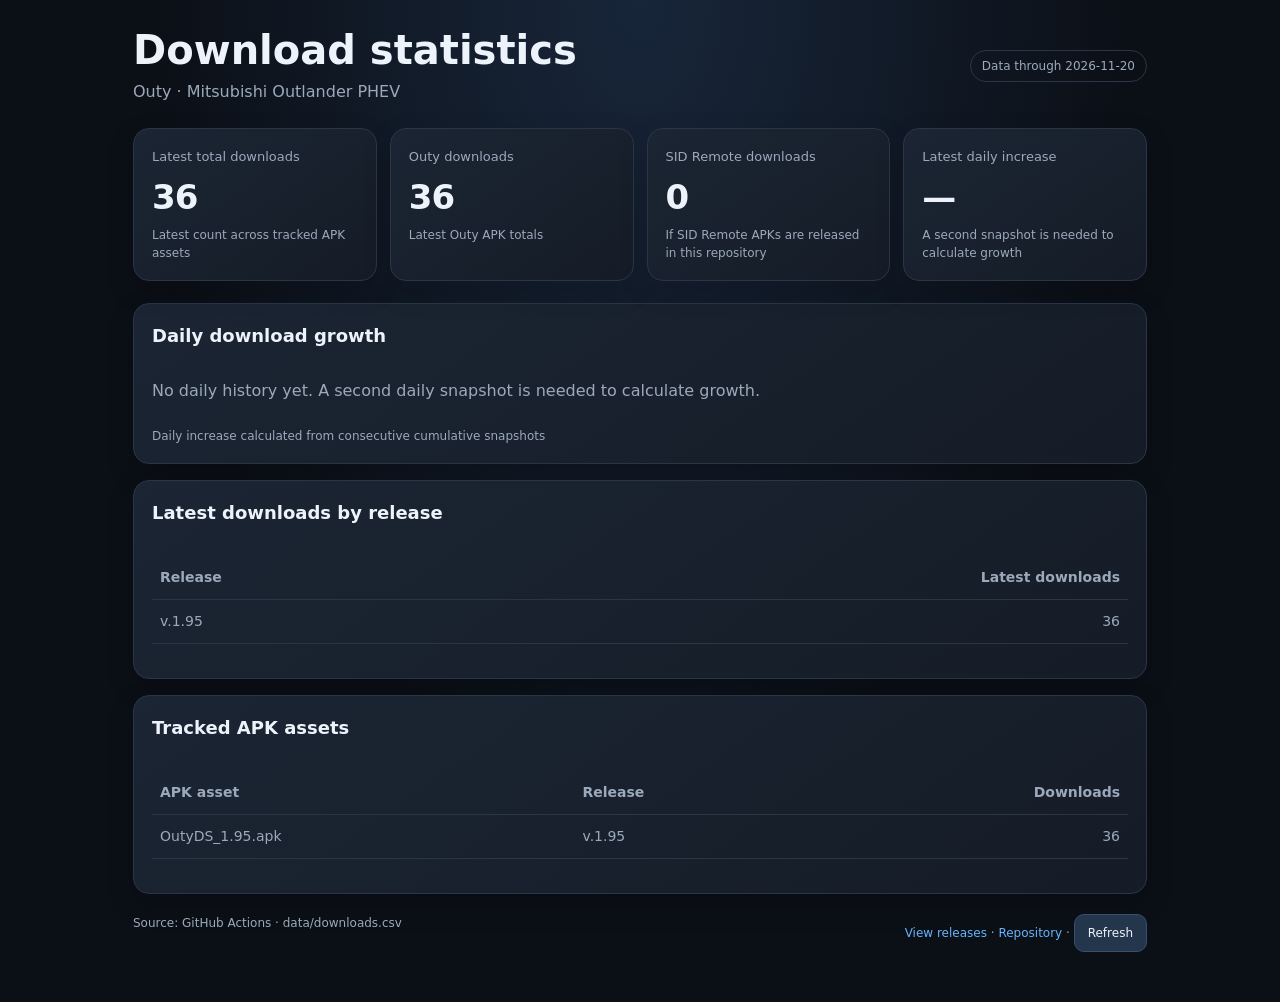
==== index.html @ b1b87547 "Create index.html" ====
<!doctype html>
<html lang="en">
<head>
<meta charset="utf-8">
<meta name="viewport" content="width=device-width,initial-scale=1">
<meta name="theme-color" content="#10141d">
<title>Outy · Download Statistics</title>
<style>
:root {
  color-scheme: dark;
  --bg:#0b0f16;
  --panel:#151c27;
  --panel2:#1b2533;
  --text:#edf3fb;
  --muted:#9ba9ba;
  --line:#293647;
  --accent:#65b5ff;
  --green:#5ed6a0;
}
* {box-sizing:border-box}
body {
  margin:0;
  background:radial-gradient(ellipse at top,#18263a 0,#0b0f16 55%);
  color:var(--text);
  font:16px/1.5 system-ui,-apple-system,Segoe UI,Roboto,sans-serif;
}
main {max-width:1050px;margin:auto;padding:28px 18px 50px}
header {
  display:flex;justify-content:space-between;
  align-items:center;gap:16px;margin-bottom:24px
}
h1 {font-size:clamp(27px,5vw,40px);line-height:1.1;margin:0}
h2 {font-size:18px;margin:0 0 14px}
.sub {color:var(--muted);margin:8px 0 0}
.pill {
  border:1px solid var(--line);border-radius:99px;
  padding:6px 11px;color:var(--muted);
  font-size:12px;white-space:nowrap
}
.grid {
  display:grid;grid-template-columns:repeat(4,minmax(0,1fr));
  gap:13px;margin:22px 0
}
.card {
  background:linear-gradient(145deg,var(--panel2),var(--panel));
  border:1px solid var(--line);border-radius:16px;
  padding:18px;min-width:0;box-shadow:0 10px 30px #0002
}
.metric-label {font-size:13px;color:var(--muted)}
.metric {
  font-size:clamp(25px,4vw,34px);font-weight:750;
  letter-spacing:-1px;margin-top:5px;overflow-wrap:anywhere
}
.metric-note {font-size:12px;color:var(--muted);margin-top:3px}
.panel {margin-top:16px}
.chart-wrap {width:100%;overflow:hidden}
.chart {width:100%;height:auto;display:block;min-height:170px}
.legend {
  display:flex;gap:18px;flex-wrap:wrap;
  color:var(--muted);font-size:12px;margin-top:8px
}
table {width:100%;border-collapse:collapse;font-size:14px}
th,td {text-align:left;padding:11px 8px;border-bottom:1px solid var(--line)}
th {color:var(--muted);font-weight:600}
td:last-child,th:last-child {text-align:right;font-variant-numeric:tabular-nums}
.empty {color:var(--muted);padding:16px 0}
.foot {
  color:var(--muted);font-size:12px;margin-top:20px;
  display:flex;justify-content:space-between;gap:12px;flex-wrap:wrap
}
a {color:var(--accent);text-decoration:none}
a:hover {text-decoration:underline}
.refresh {
  background:#23364c;border:1px solid #35516e;
  color:var(--text);border-radius:10px;padding:9px 13px;
  font:inherit;cursor:pointer
}
.error {color:#ffb4a9}
@media(max-width:720px) {
  main {padding:22px 13px 36px}
  .grid {grid-template-columns:repeat(2,minmax(0,1fr));gap:10px}
  .card {padding:14px}
  header {align-items:flex-start}
  .pill {font-size:11px}
}
@media(max-width:420px) {
  .pill {display:none}
  th,td {font-size:12px;padding:9px 5px}
}
</style>
</head>
<body>
<main>
<header>
  <div>
    <h1>Download statistics</h1>
    <p class="sub">Outy · Mitsubishi Outlander PHEV</p>
  </div>
  <span class="pill" id="updated">Loading data…</span>
</header>

<div class="grid">
  <section class="card">
    <div class="metric-label">Latest total downloads</div>
    <div class="metric" id="total">—</div>
    <div class="metric-note">Latest count across tracked APK assets</div>
  </section>
  <section class="card">
    <div class="metric-label">Outy downloads</div>
    <div class="metric" id="outy">—</div>
    <div class="metric-note">Latest Outy APK totals</div>
  </section>
  <section class="card">
    <div class="metric-label">SID Remote downloads</div>
    <div class="metric" id="sid">—</div>
    <div class="metric-note">If SID Remote APKs are released in this repository</div>
  </section>
  <section class="card">
    <div class="metric-label">Latest daily increase</div>
    <div class="metric" id="daily">—</div>
    <div class="metric-note" id="daily-note">Needs two daily snapshots</div>
  </section>
</div>

<section class="card panel">
  <h2>Daily download growth</h2>
  <div class="chart-wrap" id="chart">
    <div class="empty">Loading history…</div>
  </div>
  <div class="legend">Daily increase calculated from consecutive cumulative snapshots</div>
</section>

<section class="card panel">
  <h2>Latest downloads by release</h2>
  <div id="releases" class="empty">Loading…</div>
</section>

<section class="card panel">
  <h2>Tracked APK assets</h2>
  <div id="assets" class="empty">Loading…</div>
</section>

<div class="foot">
  <span>Source: GitHub Actions · data/downloads.csv</span>
  <span>
    <a href="https://github.com/cangri-outy/Outy/releases" target="_blank" rel="noopener">View releases</a>
    ·
    <a href="https://github.com/cangri-outy/Outy" target="_blank" rel="noopener">Repository</a>
    ·
    <button class="refresh" id="reload">Refresh</button>
  </span>
</div>
</main>

<script>
const CSV_URL='./data/downloads.csv';

const fmt=n=>Number(n||0).toLocaleString();

function parseCSV(text) {
  const lines=text.trim().split(/\r?\n/);
  if(lines.length<2)return[];
  const head=lines.shift().split(',').map(x=>x.trim());
  return lines.filter(Boolean).map(line=>{
    const c=line.split(',');
    const o={};
    head.forEach((h,i)=>o[h]=(c[i]||'').trim());
    o.downloads=Number(o.downloads)||0;
    return o;
  });
}

function esc(s) {
  return String(s).replace(/[&<>"']/g,c=>({
    '&':'&amp;','<':'&lt;','>':'&gt;',
    '"':'&quot;',"'":'&#39;'
  }[c]));
}

function drawChart(days) {
  const el=document.getElementById('chart');

  if(!days.length) {
    el.innerHTML='<div class="empty">No daily history yet. A second daily snapshot is needed to calculate growth.</div>';
    return;
  }

  const W=900,H=245,L=48,R=18,T=15,B=38;
  const max=Math.max(1,...days.map(d=>d.count));
  const x=i=>L+(days.length===1?(W-L-R)/2:i*(W-L-R)/(days.length-1));
  const y=v=>T+(H-T-B)*(1-v/max);
  let grid='';

  for(let i=0;i<=4;i++) {
    const val=max*i/4,yy=y(val);
    grid+=`<line x1="${L}" y1="${yy}" x2="${W-R}" y2="${yy}" stroke="#293647"/>`;
    grid+=`<text x="${L-9}" y="${yy+4}" fill="#9ba9ba" font-size="11" text-anchor="end">${Math.round(val)}</text>`;
  }

  const labels=days.map((d,i)=>{
    if(days.length>9&&i%Math.ceil(days.length/6)!==0&&i!==days.length-1)return'';
    return`<text x="${x(i)}" y="${H-12}" fill="#9ba9ba" font-size="11" text-anchor="middle">${d.date.slice(5)}</text>`;
  }).join('');

  el.innerHTML=`<svg class="chart" viewBox="0 0 ${W} ${H}" role="img" aria-label="Daily APK download increase chart">
    ${grid}
    <polyline points="${days.map((d,i)=>x(i)+','+y(d.count)).join(' ')}" fill="none" stroke="#65b5ff" stroke-width="3" stroke-linecap="round" stroke-linejoin="round"/>
    ${days.map((d,i)=>`<circle cx="${x(i)}" cy="${y(d.count)}" r="4" fill="#5ed6a0"><title>${d.date}: ${d.count} new downloads</title></circle>`).join('')}
    ${labels}
  </svg>`;
}

async function load() {
  const updated=document.getElementById('updated');

  try {
    const res=await fetch(CSV_URL+'?v='+Date.now(),{cache:'no-store'});
    if(!res.ok)throw Error('Could not fetch CSV (HTTP '+res.status+')');

    const rows=parseCSV(await res.text());
    if(!rows.length)throw Error('CSV has no download records yet.');

    rows.sort((a,b)=>
      a.date_utc.localeCompare(b.date_utc)||
      a.release.localeCompare(b.release)||
      a.asset.localeCompare(b.asset)
    );

    const latestMap=new Map();

    rows.forEach(r=>{
      const k=r.release+'|'+r.asset;
      const old=latestMap.get(k);
      if(!old||r.date_utc>=old.date_utc)latestMap.set(k,r);
    });

    const latest=[...latestMap.values()];

    const total=latest.reduce((s,r)=>s+r.downloads,0);
    const outy=latest.filter(r=>/outy/i.test(r.asset))
      .reduce((s,r)=>s+r.downloads,0);
    const sid=latest.filter(r=>/sid/i.test(r.asset))
      .reduce((s,r)=>s+r.downloads,0);

    document.getElementById('total').textContent=fmt(total);
    document.getElementById('outy').textContent=fmt(outy);
    document.getElementById('sid').textContent=fmt(sid);

    const prev=new Map();
    const dailyMap=new Map();

    rows.forEach(r=>{
      const k=r.release+'|'+r.asset;
      const p=prev.get(k);

      if(p&&r.date_utc>p.date_utc) {
        dailyMap.set(
          r.date_utc,
          (dailyMap.get(r.date_utc)||0)+Math.max(0,r.downloads-p.downloads)
        );
      }
      prev.set(k,r);
    });

    const days=[...dailyMap]
      .sort((a,b)=>a[0].localeCompare(b[0]))
      .map(([date,count])=>({date,count}));

    const last=days.at(-1);

    document.getElementById('daily').textContent=last?fmt(last.count):'—';
    document.getElementById('daily-note').textContent=
      last?'Increase recorded on '+last.date:
      'A second snapshot is needed to calculate growth';

    drawChart(days);

    const byRelease=new Map();

    latest.forEach(r=>{
      byRelease.set(r.release,(byRelease.get(r.release)||0)+r.downloads);
    });

    document.getElementById('releases').innerHTML=byRelease.size
      ?'<table><thead><tr><th>Release</th><th>Latest downloads</th></tr></thead><tbody>'+
       [...byRelease].sort((a,b)=>b[0].localeCompare(a[0]))
       .map(([v,n])=>'<tr><td>'+esc(v)+'</td><td>'+fmt(n)+'</td></tr>').join('')+
       '</tbody></table>'
      :'<div class="empty">No release data.</div>';

    document.getElementById('assets').innerHTML=
      '<table><thead><tr><th>APK asset</th><th>Release</th><th>Downloads</th></tr></thead><tbody>'+
      latest.sort((a,b)=>a.asset.localeCompare(b.asset))
      .map(r=>'<tr><td>'+esc(r.asset)+'</td><td>'+esc(r.release)+'</td><td>'+fmt(r.downloads)+'</td></tr>').join('')+
      '</tbody></table>';

    updated.textContent='Data through '+
      rows.reduce((m,r)=>r.date_utc>m?r.date_utc:m,'');

  } catch(e) {
    updated.textContent='Could not load data';
    document.getElementById('chart').innerHTML=
      '<div class="empty error">'+esc(e.message)+'</div>';
    document.getElementById('releases').textContent=
      'Check that data/downloads.csv is publicly readable.';
  }
}

document.getElementById('reload').addEventListener('click',load);
load();
</script>
</body>
</html>
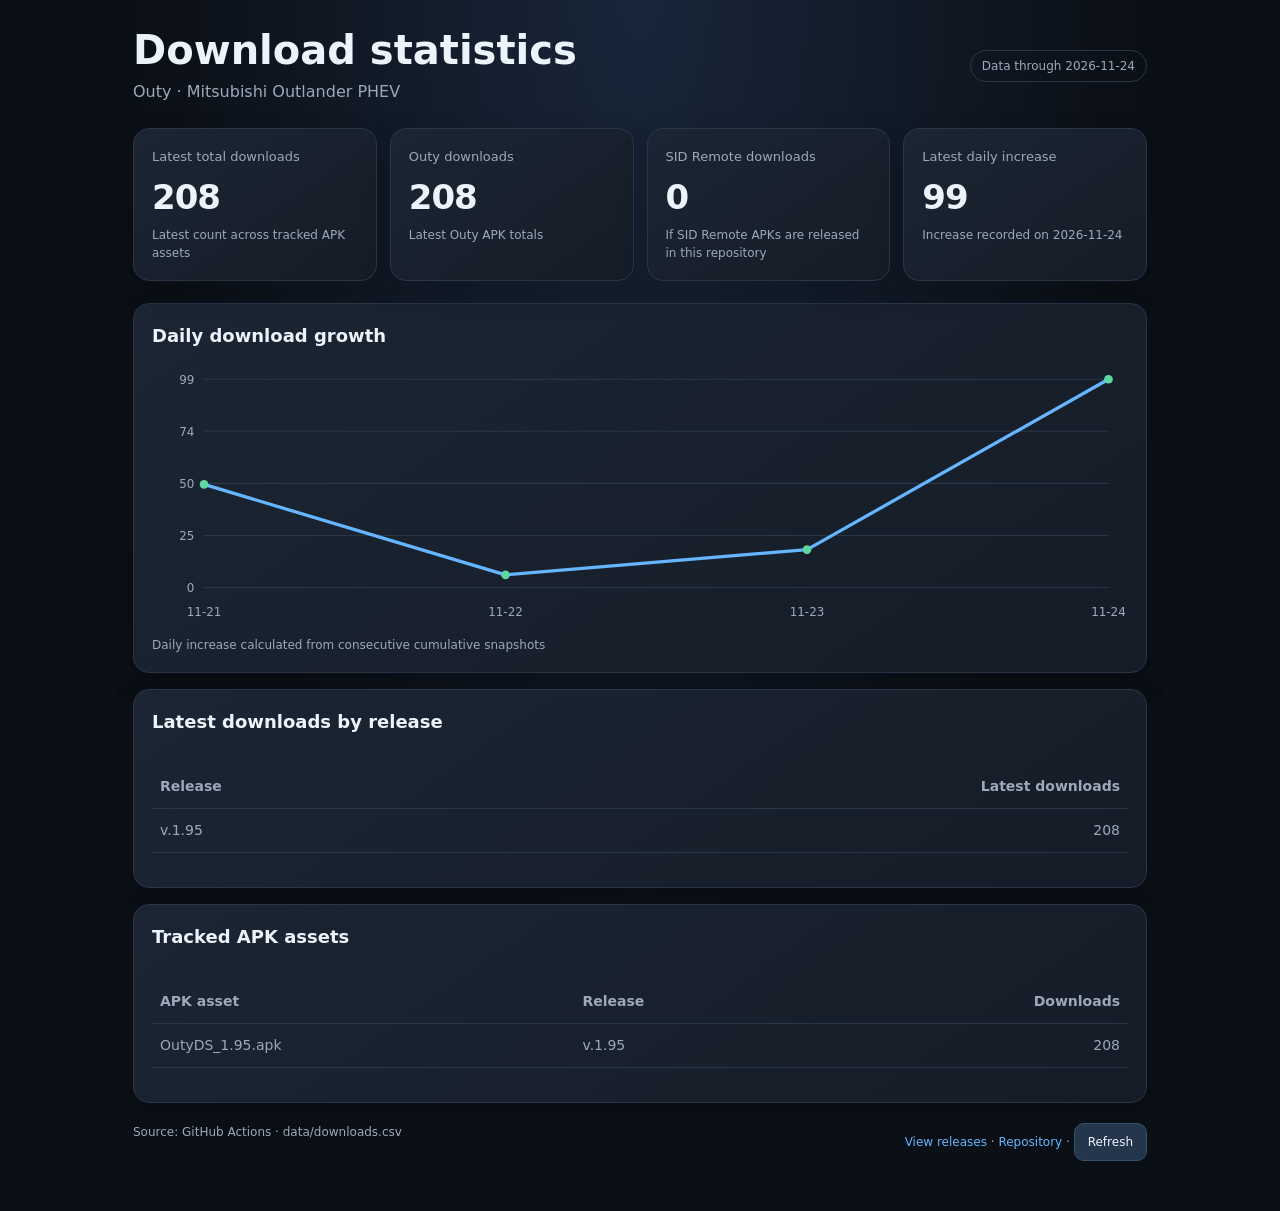
==== commit fa45ce1b: "Fix location permission check and scheduled pre-heating TCP framing; Open-Meteo/GPL notices in app; " ====
--- a/index.html
+++ b/index.html
@@ -171,6 +171,10 @@
   });
 }
 
+function dayGap(a,b) {
+  return Math.round((Date.parse(b+'T00:00:00Z')-Date.parse(a+'T00:00:00Z'))/864e5);
+}
+
 function esc(s) {
   return String(s).replace(/[&<>"']/g,c=>({
     '&':'&amp;','<':'&lt;','>':'&gt;',
@@ -218,7 +222,7 @@
     const res=await fetch(CSV_URL+'?v='+Date.now(),{cache:'no-store'});
     if(!res.ok)throw Error('Could not fetch CSV (HTTP '+res.status+')');
 
-    const rows=parseCSV(await res.text());
+    const rows=parseCSV(await res.text()).filter(r=>/\.apk$/i.test(r.asset));
     if(!rows.length)throw Error('CSV has no download records yet.');
 
     rows.sort((a,b)=>
@@ -254,7 +258,9 @@
       const k=r.release+'|'+r.asset;
       const p=prev.get(k);
 
-      if(p&&r.date_utc>p.date_utc) {
+      // growth is only computed between snapshots of consecutive calendar days;
+      // a missing day is not shown as daily growth
+      if(p&&dayGap(p.date_utc,r.date_utc)===1) {
         dailyMap.set(
           r.date_utc,
           (dailyMap.get(r.date_utc)||0)+Math.max(0,r.downloads-p.downloads)
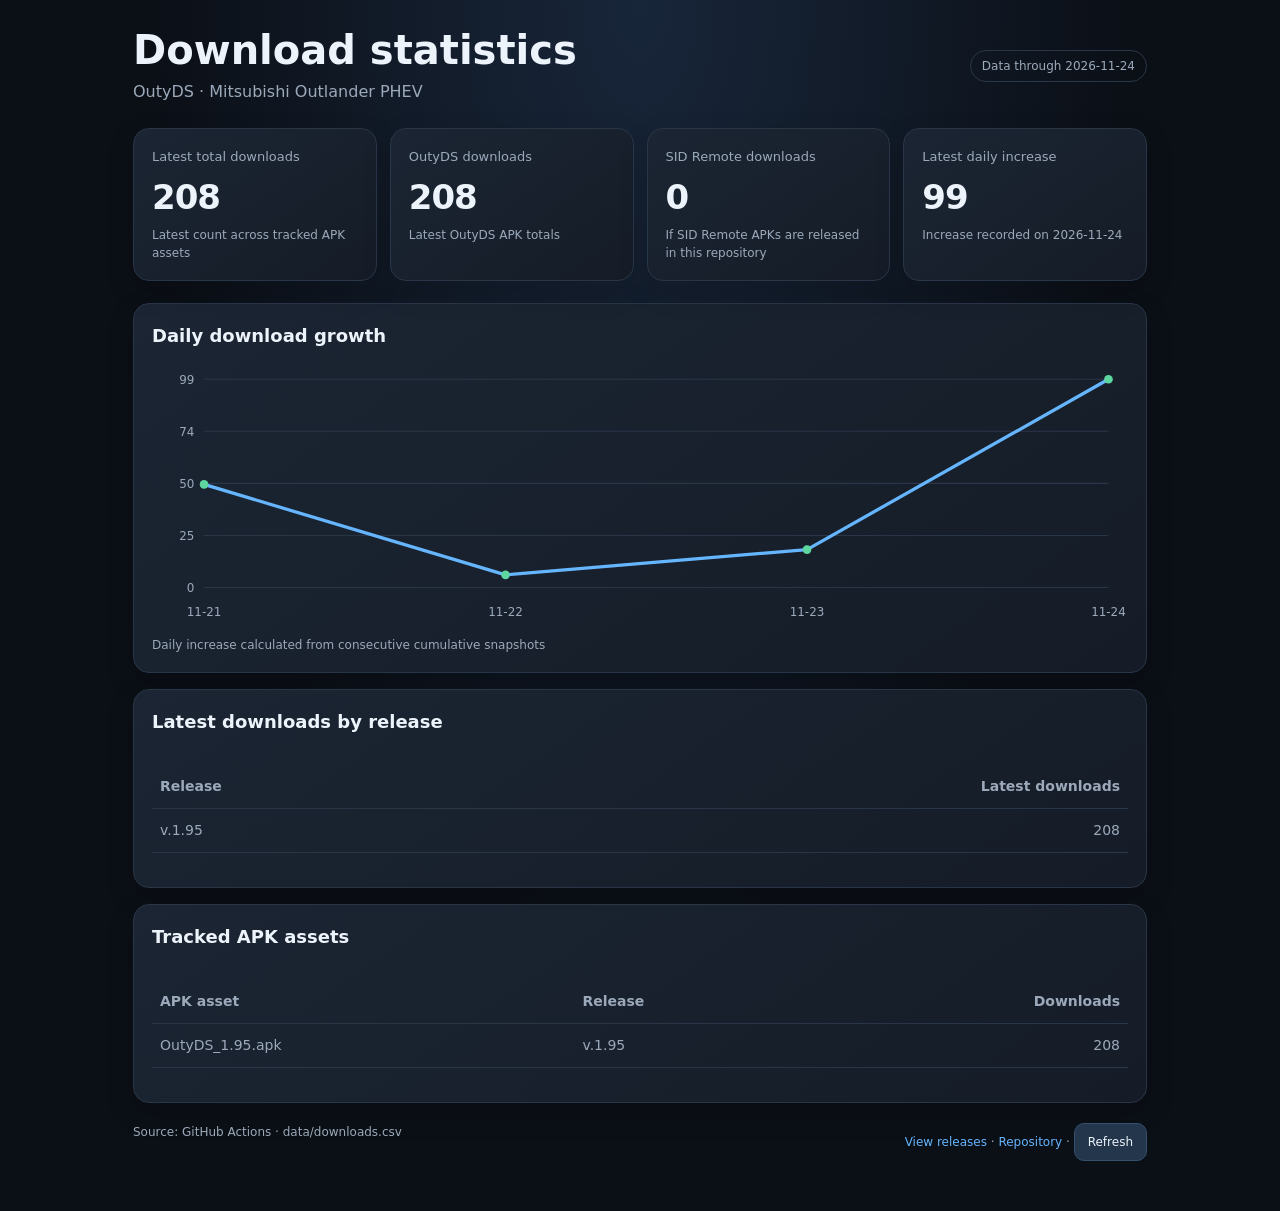
==== commit 81f82c75: "Docs/text consistency audit: naming, compatibility wording, privacy wording, translation fixes, docs" ====
--- a/index.html
+++ b/index.html
@@ -5,7 +5,7 @@
 <meta charset="utf-8">
 <meta name="viewport" content="width=device-width,initial-scale=1">
 <meta name="theme-color" content="#10141d">
-<title>Outy · Download Statistics</title>
+<title>OutyDS · Download Statistics</title>
 <style>
 :root {
   color-scheme: dark;
@@ -95,7 +95,7 @@
 <header>
   <div>
     <h1>Download statistics</h1>
-    <p class="sub">Outy · Mitsubishi Outlander PHEV</p>
+    <p class="sub">OutyDS · Mitsubishi Outlander PHEV</p>
   </div>
   <span class="pill" id="updated">Loading data…</span>
 </header>
@@ -107,9 +107,9 @@
     <div class="metric-note">Latest count across tracked APK assets</div>
   </section>
   <section class="card">
-    <div class="metric-label">Outy downloads</div>
+    <div class="metric-label">OutyDS downloads</div>
     <div class="metric" id="outy">—</div>
-    <div class="metric-note">Latest Outy APK totals</div>
+    <div class="metric-note">Latest OutyDS APK totals</div>
   </section>
   <section class="card">
     <div class="metric-label">SID Remote downloads</div>
